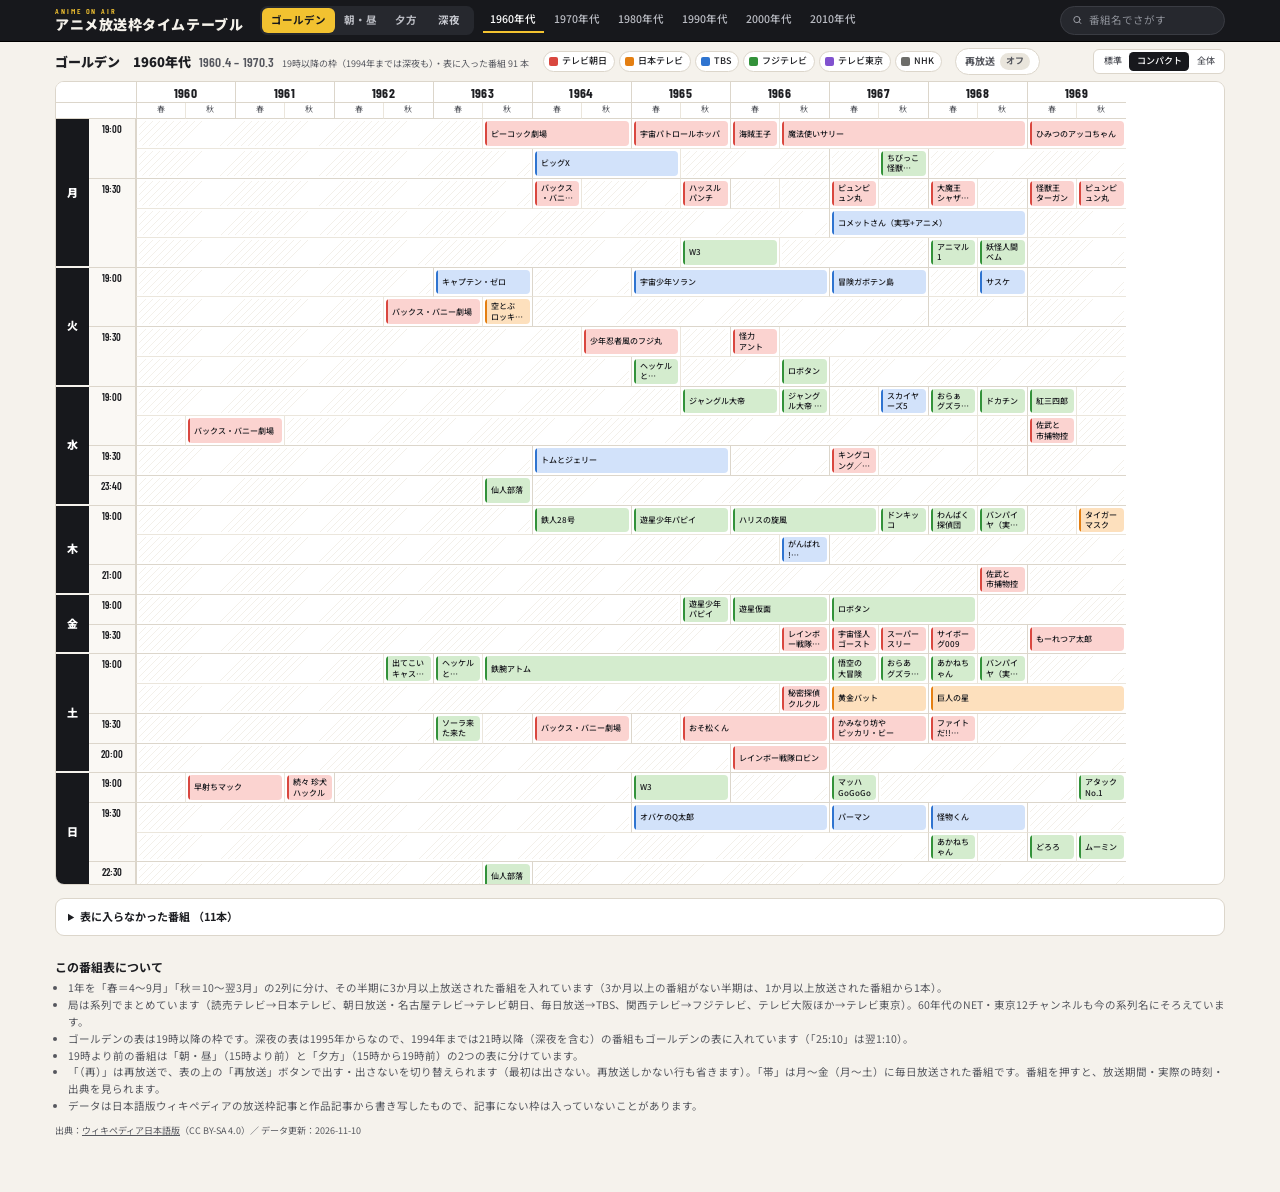
==== index.html @ dc152429 "作品台帳との照合による修正：深夜の取りこぼし16行、朝・昼の表に4本 Co-Authored-By: Claude Opus 5.5 <noreply@anthropic.com> Claude-Se" ====
<!doctype html>
<html lang="ja">
<head>
<meta charset="utf-8">
<meta name="viewport" content="width=device-width, initial-scale=1">
<title>アニメ放送枠タイムテーブル</title>
<meta name="description" content="1960〜2010年代のテレビアニメを、曜日・時間帯・局ごとの半年単位の番組表で見る。データは日本語版ウィキペディアの放送枠記事と作品記事から。">
<link rel="preconnect" href="https://fonts.googleapis.com">
<link rel="preconnect" href="https://fonts.gstatic.com" crossorigin>
<link href="https://fonts.googleapis.com/css2?family=Barlow+Condensed:wght@500;600;700&family=BIZ+UDGothic:wght@400;700&family=Noto+Sans+JP:wght@400;500;700;900&display=swap" rel="stylesheet">
<link rel="stylesheet" href="style.css?v=20261110zu">
</head>
<body>
<header class="masthead">
  <div class="masthead-inner">
    <div class="brand">
      <span class="brand-kicker">ANIME ON AIR</span>
      <h1>アニメ放送枠タイムテーブル</h1>
    </div>
    <nav class="controls" aria-label="表の切り替え">
      <div class="seg" id="kind" role="tablist"></div>
      <div class="tabs" id="decade" role="tablist"></div>
    </nav>
    <label class="search">
      <svg viewBox="0 0 24 24" aria-hidden="true"><circle cx="11" cy="11" r="7"/><path d="M20 20l-4-4"/></svg>
      <input id="q" type="search" placeholder="番組名でさがす" autocomplete="off">
    </label>
  </div>
</header>

<main>
  <div class="bar">
    <section class="summary" id="summary"></section>
    <div class="legend" id="legend" aria-label="局で絞り込む"></div>
    <button class="rerun" id="rerun" aria-pressed="false" title="再放送（番組名に「（再）」）を表に出すかどうか">再放送 <b>オフ</b></button>
    <div class="density halfseg" id="half" role="radiogroup" aria-label="前半・後半" hidden></div>
    <div class="density" id="density" role="radiogroup" aria-label="表示の密度">
      <button data-d="std" aria-checked="false" role="radio">標準</button>
      <button data-d="compact" aria-checked="true" role="radio">コンパクト</button>
      <button data-d="fit" aria-checked="false" role="radio">全体</button>
    </div>
  </div>
  <div class="grid-wrap" id="gridWrap">
    <div class="grid" id="grid"></div>
  </div>
  <details class="outlist" id="outlist">
    <summary>表に入らなかった番組 <span id="outCount"></span></summary>
    <p class="hint">同じ半期・同じ枠に、より長く放送された番組があったものです。</p>
    <ul id="outItems"></ul>
  </details>
  <section class="about">
    <h2>この番組表について</h2>
    <ul>
      <li>1年を「春＝4〜9月」「秋＝10〜翌3月」の2列に分け、その半期に3か月以上放送された番組を入れています（3か月以上の番組がない半期は、1か月以上放送された番組から1本）。</li>
      <li>局は系列でまとめています（読売テレビ→日本テレビ、朝日放送・名古屋テレビ→テレビ朝日、毎日放送→TBS、関西テレビ→フジテレビ、テレビ大阪ほか→テレビ東京）。60年代のNET・東京12チャンネルも今の系列名にそろえています。</li>
      <li>ゴールデンの表は19時以降の枠です。深夜の表は1995年からなので、1994年までは21時以降（深夜を含む）の番組もゴールデンの表に入れています（「25:10」は翌1:10）。</li>
      <li>19時より前の番組は「朝・昼」（15時より前）と「夕方」（15時から19時前）の2つの表に分けています。</li>
      <li>「（再）」は再放送で、表の上の「再放送」ボタンで出す・出さないを切り替えられます（最初は出さない。再放送しかない行も省きます）。「帯」は月〜金（月〜土）に毎日放送された番組です。番組を押すと、放送期間・実際の時刻・出典を見られます。</li>
      <li>データは日本語版ウィキペディアの放送枠記事と作品記事から書き写したもので、記事にない枠は入っていないことがあります。</li>
    </ul>
    <p class="credit">出典：<a href="https://ja.wikipedia.org/" rel="noopener">ウィキペディア日本語版</a>（CC BY-SA 4.0）／ データ更新：<span id="gen"></span></p>
  </section>
</main>

<div class="sheet" id="sheet" hidden>
  <div class="sheet-backdrop" data-close></div>
  <article class="sheet-card" role="dialog" aria-modal="true" aria-labelledby="sheetTitle">
    <button class="sheet-close" data-close aria-label="閉じる">×</button>
    <div class="sheet-station" id="sheetStation"></div>
    <h3 id="sheetTitle"></h3>
    <dl id="sheetBody"></dl>
  </article>
</div>

<div class="results" id="results" hidden></div>
<script src="app.js?v=20261110zu"></script>
</body>
</html>
---- style.css ----
:root{--lqw:30px;
  --paper:#f5f2ec; --ink:#1c1d21; --ink2:#55575e; --rule:#dcd6cb; --rule2:#ebe6dc;
  --head:#17181c; --head2:#26282e; --accent:#f2c230;
  --colw:92px; --dayw:44px; --timew:62px; --rowh:54px;
  --font:"Noto Sans JP","Noto Sans CJK JP","Hiragino Sans","Yu Gothic",sans-serif;
  --num:"Barlow Condensed","Noto Sans JP",sans-serif;
  --ud:"BIZ UDGothic","Noto Sans JP",sans-serif;   /* 時刻の字（UDフォント。数字が半角の等幅） */
  /* 局の色：塗り / 帯 */
  --c-ex:#fbd3d0; --a-ex:#d9473f;   /* テレビ朝日 */
  --c-nt:#fde0bd; --a-nt:#e47f12;   /* 日本テレビ */
  --c-tb:#d2e2fa; --a-tb:#2f74d0;   /* TBS */
  --c-cx:#d4ecce; --a-cx:#33923a;   /* フジテレビ */
  --c-tx:#e6d9fa; --a-tx:#8152cf;   /* テレビ東京 */
  --c-nh:#e1e1df; --a-nh:#6d6d6a;   /* NHK */
  --c-mx:#cdece6; --a-mx:#1d8a7f;   /* TOKYO MX */
  --c-tk:#f1e2c2; --a-tk:#a26f12;   /* テレビ神奈川 */
}
*{box-sizing:border-box}
html{-webkit-text-size-adjust:100%}
body{margin:0;background:var(--paper);color:var(--ink);font-family:var(--font);font-size:15px;line-height:1.6}
a{color:inherit}

/* 見出し帯 */
.masthead{background:var(--head);color:#f4f1ea;position:sticky;top:0;z-index:30;box-shadow:0 1px 0 #000}
.masthead-inner{max-width:1600px;margin:0 auto;padding:8px 20px;display:flex;gap:10px 22px;align-items:center;flex-wrap:wrap}
.brand-kicker{display:block;font-family:var(--num);font-weight:600;letter-spacing:.24em;font-size:10px;color:var(--accent);line-height:1.2}
.brand h1{margin:0;font-weight:900;font-size:19px;letter-spacing:.04em;line-height:1.25;white-space:nowrap}
.search{display:flex;align-items:center;gap:6px;background:var(--head2);border:1px solid #3a3c43;border-radius:999px;padding:5px 14px;min-width:220px;margin-left:auto}
.search svg{width:16px;height:16px;fill:none;stroke:#a9abb3;stroke-width:2;stroke-linecap:round}
.search input{background:none;border:0;outline:0;color:#f4f1ea;font:inherit;font-size:14px;width:100%}
.search input::placeholder{color:#8d9098}
.controls{display:flex;gap:12px;align-items:center;flex-wrap:wrap}
.seg{display:inline-flex;background:var(--head2);border-radius:10px;padding:3px}
.seg button{all:unset;cursor:pointer;padding:4px 12px;border-radius:8px;font-size:14px;font-weight:700;color:#b9bbc2}
.seg button[aria-selected=true]{background:var(--accent);color:var(--head)}
.tabs{display:flex;gap:4px;overflow-x:auto;scrollbar-width:none}
.tabs::-webkit-scrollbar{display:none}
.tabs button{all:unset;cursor:pointer;padding:4px 10px;font-size:14px;font-weight:500;color:#b9bbc2;border-bottom:2px solid transparent;white-space:nowrap}
.tabs button[aria-selected=true]{color:#fff;border-color:var(--accent)}
.seg button:focus-visible,.tabs button:focus-visible{outline:2px solid var(--accent);outline-offset:2px}

main{max-width:1600px;margin:0 auto;padding:10px 20px 60px}
.bar{display:flex;align-items:center;gap:8px 18px;flex-wrap:wrap;margin-bottom:8px}
.summary{display:flex;align-items:baseline;gap:10px;flex-wrap:wrap}
.summary h2{margin:0;font-size:17px;font-weight:900}
.summary .range{font-family:var(--num);font-size:18px;font-weight:600;color:var(--ink2);letter-spacing:.02em}
.summary .count{font-size:12px;color:var(--ink2)}
.density{display:inline-flex;margin-left:auto;background:#fff;border:1px solid var(--rule);border-radius:8px;padding:2px}
.density button{all:unset;cursor:pointer;font-size:12px;font-weight:500;padding:3px 10px;border-radius:6px;color:var(--ink2)}
.density button[aria-checked=true]{background:var(--head);color:#fff}
.density button:focus-visible{outline:2px solid var(--ink);outline-offset:1px}

/* 凡例（絞り込み） */
.legend{display:flex;gap:5px;flex-wrap:wrap;margin:0}
.legend button{all:unset;cursor:pointer;display:inline-flex;align-items:center;gap:5px;font-size:12px;font-weight:500;padding:2px 9px 2px 7px;border-radius:999px;background:#fff;border:1px solid var(--rule)}
.legend button i{width:12px;height:12px;border-radius:3px;display:inline-block}
.legend button[aria-pressed=false]{opacity:.4}
.legend button:focus-visible{outline:2px solid var(--ink);outline-offset:2px}

/* 番組表 */
.grid-wrap{overflow:auto;background:#fff;border:1px solid var(--rule);border-radius:12px;max-height:calc(100vh - 128px);position:relative}
.grid{display:grid;min-width:max-content;position:relative}
.h{position:sticky;top:0;z-index:4;background:#fff;border-bottom:1px solid var(--rule)}
.h-year{font-family:var(--num);font-weight:700;font-size:18px;text-align:center;height:28px;line-height:28px;letter-spacing:.03em;border-left:1px solid var(--rule)}
.h-half{position:sticky;top:28px;z-index:4;background:#fff;font-size:11px;color:var(--ink2);text-align:center;border-bottom:1px solid var(--rule);border-left:1px solid var(--rule2);padding:0 0 4px}
.h-half.y{border-left-color:var(--rule)}
.corner{position:sticky;left:0;top:0;z-index:6;background:#fff;border-bottom:1px solid var(--rule)}
.corner2{position:sticky;left:0;top:28px;z-index:6;background:#fff;border-bottom:1px solid var(--rule)}
.day{position:sticky;left:0;z-index:3;background:var(--head);color:#fff;font-weight:900;font-size:18px;display:flex;align-items:center;justify-content:center;border-bottom:2px solid var(--paper)}
.day.obi{font-size:14px;writing-mode:vertical-rl;letter-spacing:.2em}
.time{position:sticky;left:var(--dayw);z-index:3;background:#faf8f4;font-family:var(--num);font-weight:600;font-size:16px;display:flex;align-items:flex-start;justify-content:center;padding-top:6px;border-bottom:1px solid var(--rule);border-right:1px solid var(--rule)}
.time.cont{border-bottom-color:var(--rule2)}
.slot{border-bottom:1px solid var(--rule2);border-left:1px solid var(--rule2);padding:3px;min-height:var(--rowh)}
.slot.y{border-left-color:var(--rule)}
.slot.last{border-bottom-color:var(--rule)}
.prog{all:unset;box-sizing:border-box;cursor:pointer;display:flex;flex-direction:column;justify-content:center;width:100%;height:100%;min-height:calc(var(--rowh) - 7px);border-radius:7px;padding:4px 8px 4px 10px;position:relative;overflow:hidden;font-size:12.5px;font-weight:500;line-height:1.35;transition:transform .12s,box-shadow .12s}
.prog::before{content:"";position:absolute;left:0;top:0;bottom:0;width:4px}
.prog span{display:-webkit-box;-webkit-line-clamp:2;-webkit-box-orient:vertical;overflow:hidden;word-break:keep-all;overflow-wrap:anywhere;line-break:strict}
.prog small{font-size:10.5px;opacity:.7;font-weight:400;white-space:nowrap;overflow:hidden;text-overflow:ellipsis}
.prog:hover{transform:translateY(-1px);box-shadow:0 3px 10px rgba(0,0,0,.12)}
.prog:focus-visible{outline:2px solid var(--ink);outline-offset:1px}
.prog.hl{outline:3px solid var(--accent);outline-offset:1px;animation:pulse 1.2s ease 2}
@keyframes pulse{50%{box-shadow:0 0 0 6px rgba(242,194,48,.45)}}
.empty{display:block;height:100%;min-height:calc(var(--rowh) - 7px);border-radius:7px;background:repeating-linear-gradient(135deg,transparent 0 6px,#f3f0ea 6px 7px)}
.dim .prog{opacity:.18}
.st-テレビ朝日{background:var(--c-ex)}.st-テレビ朝日::before{background:var(--a-ex)}
.st-日本テレビ{background:var(--c-nt)}.st-日本テレビ::before{background:var(--a-nt)}
.st-TBS{background:var(--c-tb)}.st-TBS::before{background:var(--a-tb)}
.st-フジテレビ{background:var(--c-cx)}.st-フジテレビ::before{background:var(--a-cx)}
.st-テレビ東京{background:var(--c-tx)}.st-テレビ東京::before{background:var(--a-tx)}
.st-NHK{background:var(--c-nh)}.st-NHK::before{background:var(--a-nh)}

/* 表に入らなかった番組 */
.outlist{margin:18px 0 0;background:#fff;border:1px solid var(--rule);border-radius:12px;padding:12px 16px}
.outlist summary{cursor:pointer;font-weight:700}
.outlist .hint{font-size:13px;color:var(--ink2);margin:6px 0}
.outlist ul{list-style:none;padding:0;margin:0;columns:2 340px;column-gap:24px;font-size:13.5px}
.outlist li{break-inside:avoid;padding:3px 0;border-bottom:1px dotted var(--rule)}
.outlist li button{all:unset;cursor:pointer}
.outlist li button:hover{text-decoration:underline}
.tag{display:inline-block;font-size:11px;font-weight:700;padding:0 6px;border-radius:4px;margin-right:6px;color:#fff;vertical-align:1px}

.about{margin-top:28px;font-size:14px;color:var(--ink2)}
.about h2{font-size:16px;color:var(--ink);margin:0 0 6px}
.about ul{padding-left:1.2em;margin:0 0 8px}
.credit{font-size:12px}

/* 詳細 */
.sheet{position:fixed;inset:0;z-index:50}
.sheet-backdrop{position:absolute;inset:0;background:rgba(15,16,20,.45)}
.sheet-card{position:absolute;right:24px;top:96px;width:min(420px,calc(100% - 32px));background:#fff;border-radius:14px;padding:20px 22px 18px;box-shadow:0 18px 50px rgba(0,0,0,.3);max-height:calc(100vh - 120px);overflow:auto}
.sheet-close{all:unset;cursor:pointer;position:absolute;right:14px;top:10px;font-size:24px;color:var(--ink2);line-height:1}
.sheet-station{display:inline-block;font-size:12px;font-weight:700;color:#fff;padding:2px 10px;border-radius:999px}
.sheet h3{margin:8px 0 10px;font-size:20px;font-weight:900;line-height:1.4}
.sheet dl{display:grid;grid-template-columns:7em 1fr;gap:6px 10px;margin:0;font-size:14px}
.sheet dt{color:var(--ink2)}
.sheet dd{margin:0}
.sheet dd a{text-underline-offset:3px}

/* 検索結果 */
.results{position:fixed;z-index:40;top:62px;right:20px;width:min(420px,calc(100% - 32px));max-height:60vh;overflow:auto;background:#fff;border-radius:12px;box-shadow:0 14px 40px rgba(0,0,0,.25);padding:6px}
.results button{all:unset;box-sizing:border-box;cursor:pointer;display:flex;gap:8px;align-items:center;width:100%;padding:8px 10px;border-radius:8px;font-size:14px}
.results button:hover,.results button:focus-visible{background:#f3f0ea}
.results .meta{margin-left:auto;font-size:12px;color:var(--ink2);white-space:nowrap}
.results .none{padding:10px;color:var(--ink2);font-size:14px}

/* 密度 */
body.d-compact,body.d-fit{--rowh:38px}
body.d-compact{--colw:66px}
.d-compact .slot,.d-fit .slot{padding:2px}
.d-compact .prog,.d-fit .prog{font-size:11px;padding:2px 5px 2px 8px;border-radius:5px;line-height:1.3;min-height:calc(var(--rowh) - 5px)}
.d-compact .prog::before,.d-fit .prog::before{width:3px}
.d-compact .prog small,.d-fit .prog small{display:none}
.d-compact .empty,.d-fit .empty{min-height:calc(var(--rowh) - 5px)}
.d-compact .time,.d-fit .time{font-size:14px;padding-top:3px}
.d-compact .day,.d-fit .day{font-size:15px}
body.d-fit{--rowh:34px}
.d-fit .prog{font-size:10px;padding:1px 3px 1px 6px}
.d-fit .h-half{font-size:10px}

@media (max-width:720px){
  :root{--colw:76px;--dayw:34px;--timew:50px;--rowh:50px}
  :root{--colw:70px;--dayw:28px;--timew:44px}
  body{font-size:14px}
  .masthead{position:static}
  .masthead-inner{padding:8px 14px;gap:6px 10px}
  .brand-kicker{display:none}
  .brand h1{font-size:17px}
  .search{min-width:0;flex:1 1 100%;padding:4px 12px;margin-left:0;order:3}
  .search input{font-size:16px}
  .controls{gap:6px 10px;order:2;min-width:0;max-width:100%}
  .tabs{max-width:100%}
  .seg button{padding:4px 12px;font-size:13px}
  .tabs button{padding:4px 8px;font-size:13px}
  main{padding:10px 12px 40px}
  .summary{gap:2px 10px;margin-bottom:8px}
  .summary h2{font-size:16px}
  .summary .range{font-size:16px}
  .summary .count{flex-basis:100%;font-size:12px;line-height:1.4}
  .legend{gap:4px;margin-bottom:8px}
  .legend button{font-size:12px;padding:2px 8px 2px 6px}
  .legend button i{width:10px;height:10px}
  .grid-wrap{max-height:calc(100vh - 120px);border-radius:10px}
  .density{margin-left:0}
  body.d-compact{--colw:58px}
  .h-year{font-size:17px}
  .prog{font-size:11.5px;padding:3px 5px 3px 8px}
  .prog small{display:none}
  .day{font-size:15px}
  .time{font-size:14px}
  .sheet-card{left:0;right:0;bottom:0;top:auto;width:100%;border-radius:16px 16px 0 0;max-height:75vh}
  .results{top:118px;right:16px}
}

/* 全日帯と深夜帯のページの行き来 */
.seg a{all:unset;cursor:pointer;padding:5px 16px;border-radius:7px;font-size:14px;font-weight:700;color:#c9cbd2;white-space:nowrap}
.seg a[aria-current=page]{background:var(--accent);color:var(--head)}
.seg a:hover{color:#fff}
.seg a[aria-current=page]:hover{color:var(--head)}

/* 深夜帯の表 */
.lgrid{display:grid;position:relative;min-width:max-content;--lcolw:128px;--lrowh:50px}
body.d-compact .lgrid{--lcolw:104px;--lrowh:44px}
body.d-fit .lgrid{--lrowh:40px}
.lgrid .ly{grid-column:1;background:var(--head);color:#f4f1ea;font-family:var(--num);font-weight:700;font-size:22px;display:flex;align-items:center;justify-content:center;writing-mode:vertical-rl;text-orientation:upright;letter-spacing:.02em;border-bottom:2px solid var(--paper);position:sticky;left:0;z-index:4}
.lgrid .lq{grid-column:2;background:var(--head2);color:#e8e6df;font-size:12px;font-weight:700;display:flex;align-items:center;justify-content:center;border-bottom:1px solid #3a3c43;position:sticky;left:var(--dayw);z-index:4}
.lgrid .lc{border-bottom:1px solid var(--rule2);border-left:1px solid var(--rule2);padding:2px;min-height:var(--lrowh)}
.lgrid .lhead{position:sticky;top:30px;z-index:3;background:var(--paper);border-bottom:2px solid var(--ink)}
.lgrid .lab{display:flex;align-items:flex-end;justify-content:center;text-align:center;font-size:11px;font-weight:700;line-height:1.3;color:var(--ink2);padding:4px 4px 3px}
.lgrid .lab i{display:block;width:100%;height:3px;border-radius:2px;margin-top:3px}
.lgrid .mark{display:flex;align-items:center;justify-content:center;font-size:12px;font-weight:700;color:var(--ink2);letter-spacing:.1em}
.lgrid .mark.gap{background:repeating-linear-gradient(135deg,transparent 0 6px,#ece7dd 6px 7px)}
.lgrid .prog{min-height:calc(var(--lrowh) - 5px);text-align:center;align-items:center;padding:3px 6px 3px 9px;font-size:12px;line-height:1.3}
.lgrid .prog small{display:block;font-size:10.5px;opacity:.85}
body.d-compact .lgrid .prog,body.d-fit .lgrid .prog{font-size:11px}
.st-MX{background:var(--c-mx)}.st-MX::before{background:var(--a-mx)}
.st-テレビ神奈川{background:var(--c-tk)} .st-テレビ神奈川::before{background:var(--a-tk)}
.lnote{font-size:12.5px;color:var(--ink2);margin:8px 2px 0}
.lgrid .lday{grid-row:1;position:sticky;top:0;z-index:5;height:30px;min-height:0;padding:0;display:flex;align-items:center;justify-content:center;background:var(--head2);color:#f4f1ea;font-size:12.5px;font-weight:700;letter-spacing:.08em;border-left:2px solid var(--paper)}
.dayseg button{min-width:38px;display:flex;flex-direction:column;align-items:center;line-height:1.15;padding:4px 8px}
.dayseg button small{font-size:10px;opacity:.7;font-family:var(--num)}
.dayseg button.none{opacity:.4}

/* スマホの前半・後半の切り替え */
.halfseg button{display:flex;flex-direction:column;align-items:center;line-height:1.15}
.halfseg button small{font-size:10px;opacity:.7;font-family:var(--num)}
.halfseg[hidden]{display:none}

/* 再放送の表示の切り替え */
.rerun{all:unset;cursor:pointer;display:inline-flex;align-items:center;gap:6px;font-size:13px;font-weight:700;color:var(--ink2);background:#fff;border:1px solid var(--rule);border-radius:999px;padding:5px 12px;white-space:nowrap}
.rerun b{font-family:var(--num);font-size:12px;letter-spacing:.04em;padding:1px 8px;border-radius:999px;background:#e9e5dc;color:var(--ink2)}
.rerun[aria-pressed=true] b{background:var(--ink);color:#fff}

.inner{margin-top:14px;font-size:13px;color:var(--ink2)}
.inner summary{font-size:14px;font-weight:700;color:var(--ink);cursor:pointer;padding:4px 0}
.inner ul{margin-top:6px!important}
.inner ul{padding-left:1.2em;margin:0;columns:2;column-gap:28px}
.inner li{break-inside:avoid;margin:0 0 2px}
@media (max-width:720px){.inner ul{columns:1}}

/* ==== PC の大きさ（tools/pc_sizes.py が作る。手で直さない） ==== */
@media (min-width:900px){
  :root{--lqw:22.5px;--colw:69px;--dayw:33px;--timew:46.5px;--rowh:40.5px}
  body{font-size:11px}
  .masthead{box-shadow:0 1px 0 #000}
  .masthead-inner{max-width:1200px;padding:6px 15px;gap:7.5px 16.5px}
  .brand-kicker{font-size:8px}
  .brand h1{font-size:14px}
  .search{gap:4.5px;border:1px solid #3a3c43;border-radius:749px;padding:4px 10.5px;min-width:165px}
  .search svg{width:12px;height:12px}
  .search input{font-size:10.5px}
  .controls{gap:9px}
  .seg{border-radius:7.5px;padding:2px}
  .seg button{padding:3px 9px;border-radius:6px;font-size:10.5px}
  .tabs{gap:3px}
  .tabs button{padding:3px 7.5px;font-size:10.5px;border-bottom:2px solid transparent}
  .seg button:focus-visible,.tabs button:focus-visible{outline:2px solid var(--accent);outline-offset:2px}
  main{max-width:1200px;padding:7.5px 15px 45px}
  .bar{gap:6px 13.5px;margin-bottom:6px}
  .summary{gap:7.5px}
  .summary h2{font-size:13px}
  .summary .range{font-size:13.5px}
  .summary .count{font-size:9px}
  .density{border:1px solid var(--rule);border-radius:6px;padding:2px}
  .density button{font-size:9px;padding:2px 7.5px;border-radius:4.5px}
  .density button:focus-visible{outline:2px solid var(--ink);outline-offset:1px}
  .legend{gap:4px}
  .legend button{gap:4px;font-size:9px;padding:2px 7px 2px 5px;border-radius:749px;border:1px solid var(--rule)}
  .legend button i{width:9px;height:9px;border-radius:2px}
  .legend button:focus-visible{outline:2px solid var(--ink);outline-offset:2px}
  .grid-wrap{border:1px solid var(--rule);border-radius:9px;max-height:calc(100vh - 96px)}
  .h{border-bottom:1px solid var(--rule)}
  .h-year{font-size:13.5px;height:21px;line-height:21px;border-left:1px solid var(--rule)}
  .h-half{top:21px;font-size:8px;border-bottom:1px solid var(--rule);border-left:1px solid var(--rule2);padding:0 0 3px}
  .corner{border-bottom:1px solid var(--rule)}
  .corner2{top:21px;border-bottom:1px solid var(--rule)}
  .day{font-size:13.5px;border-bottom:2px solid var(--paper)}
  .day.obi{font-size:10.5px}
  .time{font-size:12px;padding-top:4.5px;border-bottom:1px solid var(--rule);border-right:1px solid var(--rule)}
  .slot{border-bottom:1px solid var(--rule2);border-left:1px solid var(--rule2);padding:2px}
  .prog{min-height:calc(var(--rowh) - 5px);border-radius:5px;padding:3px 6px 3px 7.5px;font-size:9.5px}
  .prog::before{width:3px}
  .prog small{font-size:8px}
  .prog:hover{transform:translateY(-1px);box-shadow:0 2px 7.5px rgba(0,0,0,.12)}
  .prog:focus-visible{outline:2px solid var(--ink);outline-offset:1px}
  .prog.hl{outline:2px solid var(--accent);outline-offset:1px}
  .empty{min-height:calc(var(--rowh) - 5px);border-radius:5px;background:repeating-linear-gradient(135deg,transparent 0 4.5px,#f3f0ea 4.5px 5px)}
  .outlist{margin:13.5px 0 0;border:1px solid var(--rule);border-radius:9px;padding:9px 12px}
  .outlist .hint{font-size:10px;margin:4.5px 0}
  .outlist ul{columns:2 255px;column-gap:18px;font-size:10px}
  .outlist li{padding:2px 0;border-bottom:1px dotted var(--rule)}
  .tag{font-size:8px;padding:0 4.5px;border-radius:3px;margin-right:4.5px;vertical-align:1px}
  .about{margin-top:21px;font-size:10.5px}
  .about h2{font-size:12px;margin:0 0 4.5px}
  .about ul{margin:0 0 6px}
  .credit{font-size:9px}
  .sheet-card{right:18px;top:72px;width:min(315px,calc(100% - 24px));border-radius:10.5px;padding:15px 16.5px 13.5px;box-shadow:0 13.5px 37.5px rgba(0,0,0,.3);max-height:calc(100vh - 90px)}
  .sheet-close{right:10.5px;top:7.5px;font-size:18px}
  .sheet-station{font-size:9px;padding:2px 7.5px;border-radius:749px}
  .sheet h3{margin:6px 0 7.5px;font-size:15px}
  .sheet dl{gap:4.5px 7.5px;font-size:10.5px}
  .sheet dd a{text-underline-offset:2px}
  .results{top:46.5px;right:15px;width:min(315px,calc(100% - 24px));border-radius:9px;box-shadow:0 10.5px 30px rgba(0,0,0,.25);padding:4.5px}
  .results button{gap:6px;padding:6px 7.5px;border-radius:6px;font-size:10.5px}
  .results .meta{font-size:9px}
  .results .none{padding:7.5px;font-size:10.5px}
  body.d-compact,body.d-fit{--rowh:28.5px}
  body.d-compact{--colw:49.5px}
  .d-compact .slot,.d-fit .slot{padding:2px}
  .d-compact .prog,.d-fit .prog{font-size:8px;padding:2px 4px 2px 6px;border-radius:4px;min-height:calc(var(--rowh) - 4px)}
  .d-compact .prog::before,.d-fit .prog::before{width:2px}
  .d-compact .empty,.d-fit .empty{min-height:calc(var(--rowh) - 4px)}
  .d-compact .time,.d-fit .time{font-size:10.5px;padding-top:2px}
  .d-compact .day,.d-fit .day{font-size:11px}
  body.d-fit{--rowh:25.5px}
  .d-fit .prog{font-size:8px;padding:1px 2px 1px 4.5px}
  .d-fit .h-half{font-size:8px}
  .seg a{padding:4px 12px;border-radius:5px;font-size:10.5px}
  .lgrid{--lcolw:96px;--lrowh:37.5px}
  body.d-compact .lgrid{--lcolw:78px;--lrowh:33px}
  body.d-fit .lgrid{--lrowh:30px}
  .lgrid .ly{font-size:16.5px;border-bottom:2px solid var(--paper)}
  .lgrid .lq{font-size:9px;border-bottom:1px solid #3a3c43}
  .lgrid .lc{border-bottom:1px solid var(--rule2);border-left:1px solid var(--rule2);padding:2px}
  .lgrid .lhead{top:22.5px;border-bottom:2px solid var(--ink)}
  .lgrid .lab{font-size:8px;padding:3px 3px 2px}
  .lgrid .lab i{height:2px;border-radius:2px;margin-top:2px}
  .lgrid .mark{font-size:9px}
  .lgrid .mark.gap{background:repeating-linear-gradient(135deg,transparent 0 4.5px,#ece7dd 4.5px 5px)}
  .lgrid .prog{min-height:calc(var(--lrowh) - 4px);padding:2px 4.5px 2px 7px;font-size:9px}
  .lgrid .prog small{font-size:8px}
  body.d-compact .lgrid .prog,body.d-fit .lgrid .prog{font-size:8px}
  .lnote{font-size:9.5px;margin:6px 2px 0}
  .lgrid .lday{height:22.5px;font-size:9.5px;border-left:2px solid var(--paper)}
  .dayseg button{min-width:28.5px;padding:3px 6px}
  .dayseg button small{font-size:8px}
  .halfseg button small{font-size:8px}
  .rerun{gap:4.5px;font-size:10px;border:1px solid var(--rule);border-radius:749px;padding:4px 9px}
  .rerun b{font-size:9px;padding:1px 6px;border-radius:749px}
  .inner{margin-top:10.5px;font-size:10px}
  .inner summary{font-size:10.5px;padding:3px 0}
  .inner ul{margin-top:4.5px!important}
  .inner ul{column-gap:21px}
  .inner li{margin:0 0 2px}
}
/* スマホ・タブレット：PCの大きさとスマホ向けの大きさをそれぞれ0.75倍 */
@media (max-width:899px){
  :root{--lqw:22.5px;--colw:69px;--dayw:33px;--timew:46.5px;--rowh:40.5px}
  body{font-size:11px}
  .masthead{box-shadow:0 1px 0 #000}
  .masthead-inner{max-width:1200px;padding:6px 15px;gap:7.5px 16.5px}
  .brand-kicker{font-size:8px}
  .brand h1{font-size:14px}
  .search{gap:4.5px;border:1px solid #3a3c43;border-radius:749px;padding:4px 10.5px;min-width:165px}
  .search svg{width:12px;height:12px}
  .search input{font-size:10.5px}
  .controls{gap:9px}
  .seg{border-radius:7.5px;padding:2px}
  .seg button{padding:3px 9px;border-radius:6px;font-size:10.5px}
  .tabs{gap:3px}
  .tabs button{padding:3px 7.5px;font-size:10.5px;border-bottom:2px solid transparent}
  .seg button:focus-visible,.tabs button:focus-visible{outline:2px solid var(--accent);outline-offset:2px}
  main{max-width:1200px;padding:7.5px 15px 45px}
  .bar{gap:6px 13.5px;margin-bottom:6px}
  .summary{gap:7.5px}
  .summary h2{font-size:13px}
  .summary .range{font-size:13.5px}
  .summary .count{font-size:9px}
  .density{border:1px solid var(--rule);border-radius:6px;padding:2px}
  .density button{font-size:9px;padding:2px 7.5px;border-radius:4.5px}
  .density button:focus-visible{outline:2px solid var(--ink);outline-offset:1px}
  .legend{gap:4px}
  .legend button{gap:4px;font-size:9px;padding:2px 7px 2px 5px;border-radius:749px;border:1px solid var(--rule)}
  .legend button i{width:9px;height:9px;border-radius:2px}
  .legend button:focus-visible{outline:2px solid var(--ink);outline-offset:2px}
  .grid-wrap{border:1px solid var(--rule);border-radius:9px;max-height:calc(100vh - 96px)}
  .h{border-bottom:1px solid var(--rule)}
  .h-year{font-size:13.5px;height:21px;line-height:21px;border-left:1px solid var(--rule)}
  .h-half{top:21px;font-size:8px;border-bottom:1px solid var(--rule);border-left:1px solid var(--rule2);padding:0 0 3px}
  .corner{border-bottom:1px solid var(--rule)}
  .corner2{top:21px;border-bottom:1px solid var(--rule)}
  .day{font-size:13.5px;border-bottom:2px solid var(--paper)}
  .day.obi{font-size:10.5px}
  .time{font-size:12px;padding-top:4.5px;border-bottom:1px solid var(--rule);border-right:1px solid var(--rule)}
  .slot{border-bottom:1px solid var(--rule2);border-left:1px solid var(--rule2);padding:2px}
  .prog{min-height:calc(var(--rowh) - 5px);border-radius:5px;padding:3px 6px 3px 7.5px;font-size:9.5px}
  .prog::before{width:3px}
  .prog small{font-size:8px}
  .prog:hover{transform:translateY(-1px);box-shadow:0 2px 7.5px rgba(0,0,0,.12)}
  .prog:focus-visible{outline:2px solid var(--ink);outline-offset:1px}
  .prog.hl{outline:2px solid var(--accent);outline-offset:1px}
  .empty{min-height:calc(var(--rowh) - 5px);border-radius:5px;background:repeating-linear-gradient(135deg,transparent 0 4.5px,#f3f0ea 4.5px 5px)}
  .outlist{margin:13.5px 0 0;border:1px solid var(--rule);border-radius:9px;padding:9px 12px}
  .outlist .hint{font-size:10px;margin:4.5px 0}
  .outlist ul{columns:2 255px;column-gap:18px;font-size:10px}
  .outlist li{padding:2px 0;border-bottom:1px dotted var(--rule)}
  .tag{font-size:8px;padding:0 4.5px;border-radius:3px;margin-right:4.5px;vertical-align:1px}
  .about{margin-top:21px;font-size:10.5px}
  .about h2{font-size:12px;margin:0 0 4.5px}
  .about ul{margin:0 0 6px}
  .credit{font-size:9px}
  .sheet-card{right:18px;top:72px;width:min(315px,calc(100% - 24px));border-radius:10.5px;padding:15px 16.5px 13.5px;box-shadow:0 13.5px 37.5px rgba(0,0,0,.3);max-height:calc(100vh - 90px)}
  .sheet-close{right:10.5px;top:7.5px;font-size:18px}
  .sheet-station{font-size:9px;padding:2px 7.5px;border-radius:749px}
  .sheet h3{margin:6px 0 7.5px;font-size:15px}
  .sheet dl{gap:4.5px 7.5px;font-size:10.5px}
  .sheet dd a{text-underline-offset:2px}
  .results{top:46.5px;right:15px;width:min(315px,calc(100% - 24px));border-radius:9px;box-shadow:0 10.5px 30px rgba(0,0,0,.25);padding:4.5px}
  .results button{gap:6px;padding:6px 7.5px;border-radius:6px;font-size:10.5px}
  .results .meta{font-size:9px}
  .results .none{padding:7.5px;font-size:10.5px}
  body.d-compact,body.d-fit{--rowh:28.5px}
  body.d-compact{--colw:49.5px}
  .d-compact .slot,.d-fit .slot{padding:2px}
  .d-compact .prog,.d-fit .prog{font-size:8px;padding:2px 4px 2px 6px;border-radius:4px;min-height:calc(var(--rowh) - 4px)}
  .d-compact .prog::before,.d-fit .prog::before{width:2px}
  .d-compact .empty,.d-fit .empty{min-height:calc(var(--rowh) - 4px)}
  .d-compact .time,.d-fit .time{font-size:10.5px;padding-top:2px}
  .d-compact .day,.d-fit .day{font-size:11px}
  body.d-fit{--rowh:25.5px}
  .d-fit .prog{font-size:8px;padding:1px 2px 1px 4.5px}
  .d-fit .h-half{font-size:8px}
  .seg a{padding:4px 12px;border-radius:5px;font-size:10.5px}
  .lgrid{--lcolw:96px;--lrowh:37.5px}
  body.d-compact .lgrid{--lcolw:78px;--lrowh:33px}
  body.d-fit .lgrid{--lrowh:30px}
  .lgrid .ly{font-size:16.5px;border-bottom:2px solid var(--paper)}
  .lgrid .lq{font-size:9px;border-bottom:1px solid #3a3c43}
  .lgrid .lc{border-bottom:1px solid var(--rule2);border-left:1px solid var(--rule2);padding:2px}
  .lgrid .lhead{top:22.5px;border-bottom:2px solid var(--ink)}
  .lgrid .lab{font-size:8px;padding:3px 3px 2px}
  .lgrid .lab i{height:2px;border-radius:2px;margin-top:2px}
  .lgrid .mark{font-size:9px}
  .lgrid .mark.gap{background:repeating-linear-gradient(135deg,transparent 0 4.5px,#ece7dd 4.5px 5px)}
  .lgrid .prog{min-height:calc(var(--lrowh) - 4px);padding:2px 4.5px 2px 7px;font-size:9px}
  .lgrid .prog small{font-size:8px}
  body.d-compact .lgrid .prog,body.d-fit .lgrid .prog{font-size:8px}
  .lnote{font-size:9.5px;margin:6px 2px 0}
  .lgrid .lday{height:22.5px;font-size:9.5px;border-left:2px solid var(--paper)}
  .dayseg button{min-width:28.5px;padding:3px 6px}
  .dayseg button small{font-size:8px}
  .halfseg button small{font-size:8px}
  .rerun{gap:4.5px;font-size:10px;border:1px solid var(--rule);border-radius:749px;padding:4px 9px}
  .rerun b{font-size:9px;padding:1px 6px;border-radius:749px}
  .inner{margin-top:10.5px;font-size:10px}
  .inner summary{font-size:10.5px;padding:3px 0}
  .inner ul{margin-top:4.5px!important}
  .inner ul{column-gap:21px}
  .inner li{margin:0 0 2px}
}
@media (max-width:720px){
  :root{--colw:57px;--dayw:25.5px;--timew:37.5px;--rowh:37.5px}
  :root{--colw:52.5px;--dayw:21px;--timew:33px}
  body{font-size:10.5px}
  .masthead-inner{padding:6px 10.5px;gap:4.5px 7.5px}
  .brand h1{font-size:13px}
  .search{padding:3px 9px}
  .search input{font-size:12px}
  .controls{gap:4.5px 7.5px}
  .seg button{padding:3px 9px;font-size:10px}
  .tabs button{padding:3px 6px;font-size:10px}
  main{padding:7.5px 9px 30px}
  .summary{gap:2px 7.5px;margin-bottom:6px}
  .summary h2{font-size:12px}
  .summary .range{font-size:12px}
  .summary .count{font-size:9px}
  .legend{gap:3px;margin-bottom:6px}
  .legend button{font-size:9px;padding:2px 6px 2px 4.5px}
  .legend button i{width:7.5px;height:7.5px}
  .grid-wrap{max-height:calc(100vh - 90px);border-radius:7.5px}
  body.d-compact{--colw:43.5px}
  .h-year{font-size:13px}
  .prog{font-size:8.5px;padding:2px 4px 2px 6px}
  .day{font-size:11px}
  .time{font-size:10.5px}
  .sheet-card{border-radius:12px 12px 0 0}
  .results{top:88.5px;right:12px}
}
@media (max-width:720px){
  :root{--dayw:18px;--timew:28px;--lqw:15px}
  body.d-std{--colw:44px;--rowh:27px}
  body.d-compact{--colw:calc((100vw - 76px) / 10);--rowh:30px}   /* 前半・後半の5年（10列）がちょうど画面に入る幅 */
  body.d-fit{--rowh:24px}
  .h-year{font-size:11px;height:18px;line-height:18px}
  .h-half{top:18px;font-size:8px;line-height:12px}
  .corner2{top:18px}
  .day{font-size:10px}
  .day.obi{font-size:8px;letter-spacing:.05em}
  .time,.d-compact .time,.d-fit .time{font-family:var(--ud);font-weight:700;font-size:9.5px;padding:2px 1px 0;letter-spacing:0;white-space:nowrap;overflow:hidden}
  .slot,.d-compact .slot,.d-fit .slot{padding:1px}
  .prog,.d-compact .prog,.d-fit .prog{font-size:8px;line-height:1.15;padding:1px 2px 1px 4px;border-radius:3px;min-height:calc(var(--rowh) - 3px);font-feature-settings:"palt"}
  .prog::before,.d-compact .prog::before,.d-fit .prog::before{width:2px}
  .slot.one .prog{font-size:8px;line-height:1.2;padding:1px 1px 1px 3px}   /* 1マスだけの番組名：字の大きさは app.js の fitOne() が 8・6・4px から選ぶ */
  .empty,.d-compact .empty,.d-fit .empty{min-height:calc(var(--rowh) - 3px)}
  .grid-wrap:has(.lgrid){max-height:none}   /* 深夜の表は高さを切らずに全部出す（縦はページごとスクロール、横だけ表の中でスクロール） */
  .lgrid,body.d-compact .lgrid,body.d-fit .lgrid{--lcolw:62px;--lrowh:30px}
  .lgrid .ly{font-size:11px}
  .lgrid .lq{font-size:8px}
  .lgrid .lday{height:16px;font-size:8px;letter-spacing:.02em}
  .lgrid .lhead{top:16px}
  .lgrid .lab{font-size:8px;line-height:1.15;padding:2px 2px 2px}
  .lgrid .lab i{height:2px;margin-top:2px}
  .lgrid .lc{padding:1px}
  .lgrid .mark{font-size:8px;letter-spacing:.02em}
  .lgrid .prog,body.d-compact .lgrid .prog{font-size:8px;line-height:1.15;padding:1px 2px 1px 4px;min-height:calc(var(--lrowh) - 3px);font-feature-settings:"palt"}
  .lgrid .prog small{font-family:var(--ud);font-size:8px;letter-spacing:0;opacity:.75}
}
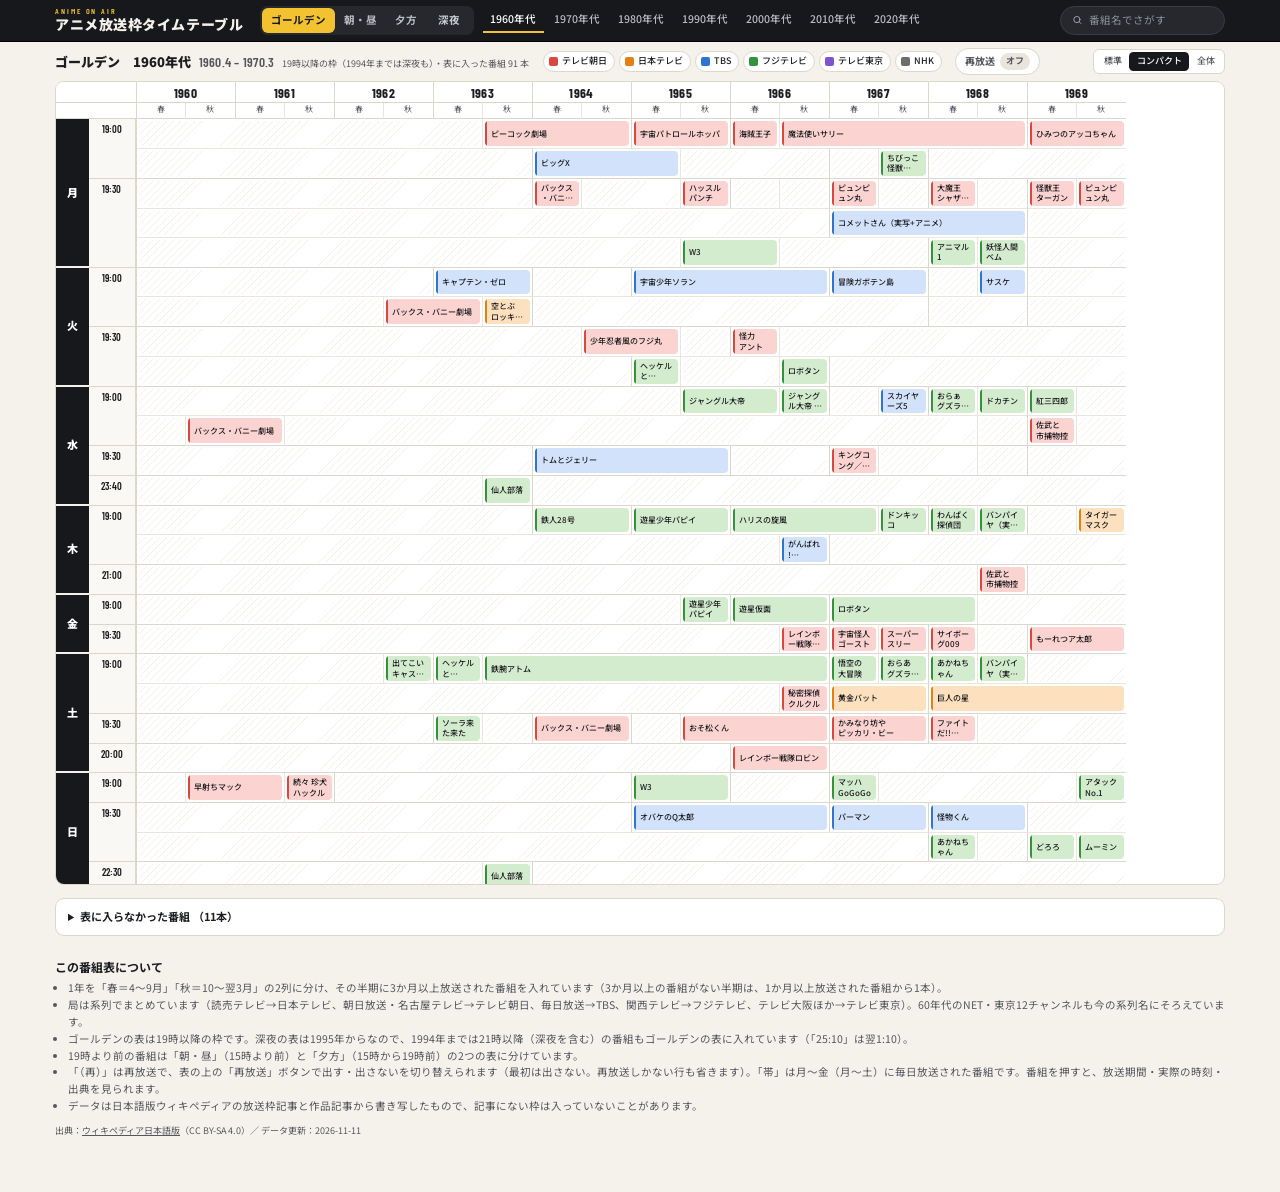
==== commit 1c97c4d6: "2020年代（ゴールデン・朝昼・夕方）と深夜2025年〜を追加。Eテレ初放送の作品を再放送に Co-Authored-By: Claude Opus 5.5 <noreply@anthropic.co" ====
--- a/index.html
+++ b/index.html
@@ -4,11 +4,11 @@
 <meta charset="utf-8">
 <meta name="viewport" content="width=device-width, initial-scale=1">
 <title>アニメ放送枠タイムテーブル</title>
-<meta name="description" content="1960〜2010年代のテレビアニメを、曜日・時間帯・局ごとの半年単位の番組表で見る。データは日本語版ウィキペディアの放送枠記事と作品記事から。">
+<meta name="description" content="1960〜2020年代のテレビアニメを、曜日・時間帯・局ごとの半年単位の番組表で見る。データは日本語版ウィキペディアの放送枠記事と作品記事から。">
 <link rel="preconnect" href="https://fonts.googleapis.com">
 <link rel="preconnect" href="https://fonts.gstatic.com" crossorigin>
 <link href="https://fonts.googleapis.com/css2?family=Barlow+Condensed:wght@500;600;700&family=BIZ+UDGothic:wght@400;700&family=Noto+Sans+JP:wght@400;500;700;900&display=swap" rel="stylesheet">
-<link rel="stylesheet" href="style.css?v=20261110zu">
+<link rel="stylesheet" href="style.css?v=20261111a">
 </head>
 <body>
 <header class="masthead">
@@ -73,6 +73,6 @@
 </div>
 
 <div class="results" id="results" hidden></div>
-<script src="app.js?v=20261110zu"></script>
+<script src="app.js?v=20261111a"></script>
 </body>
 </html>
